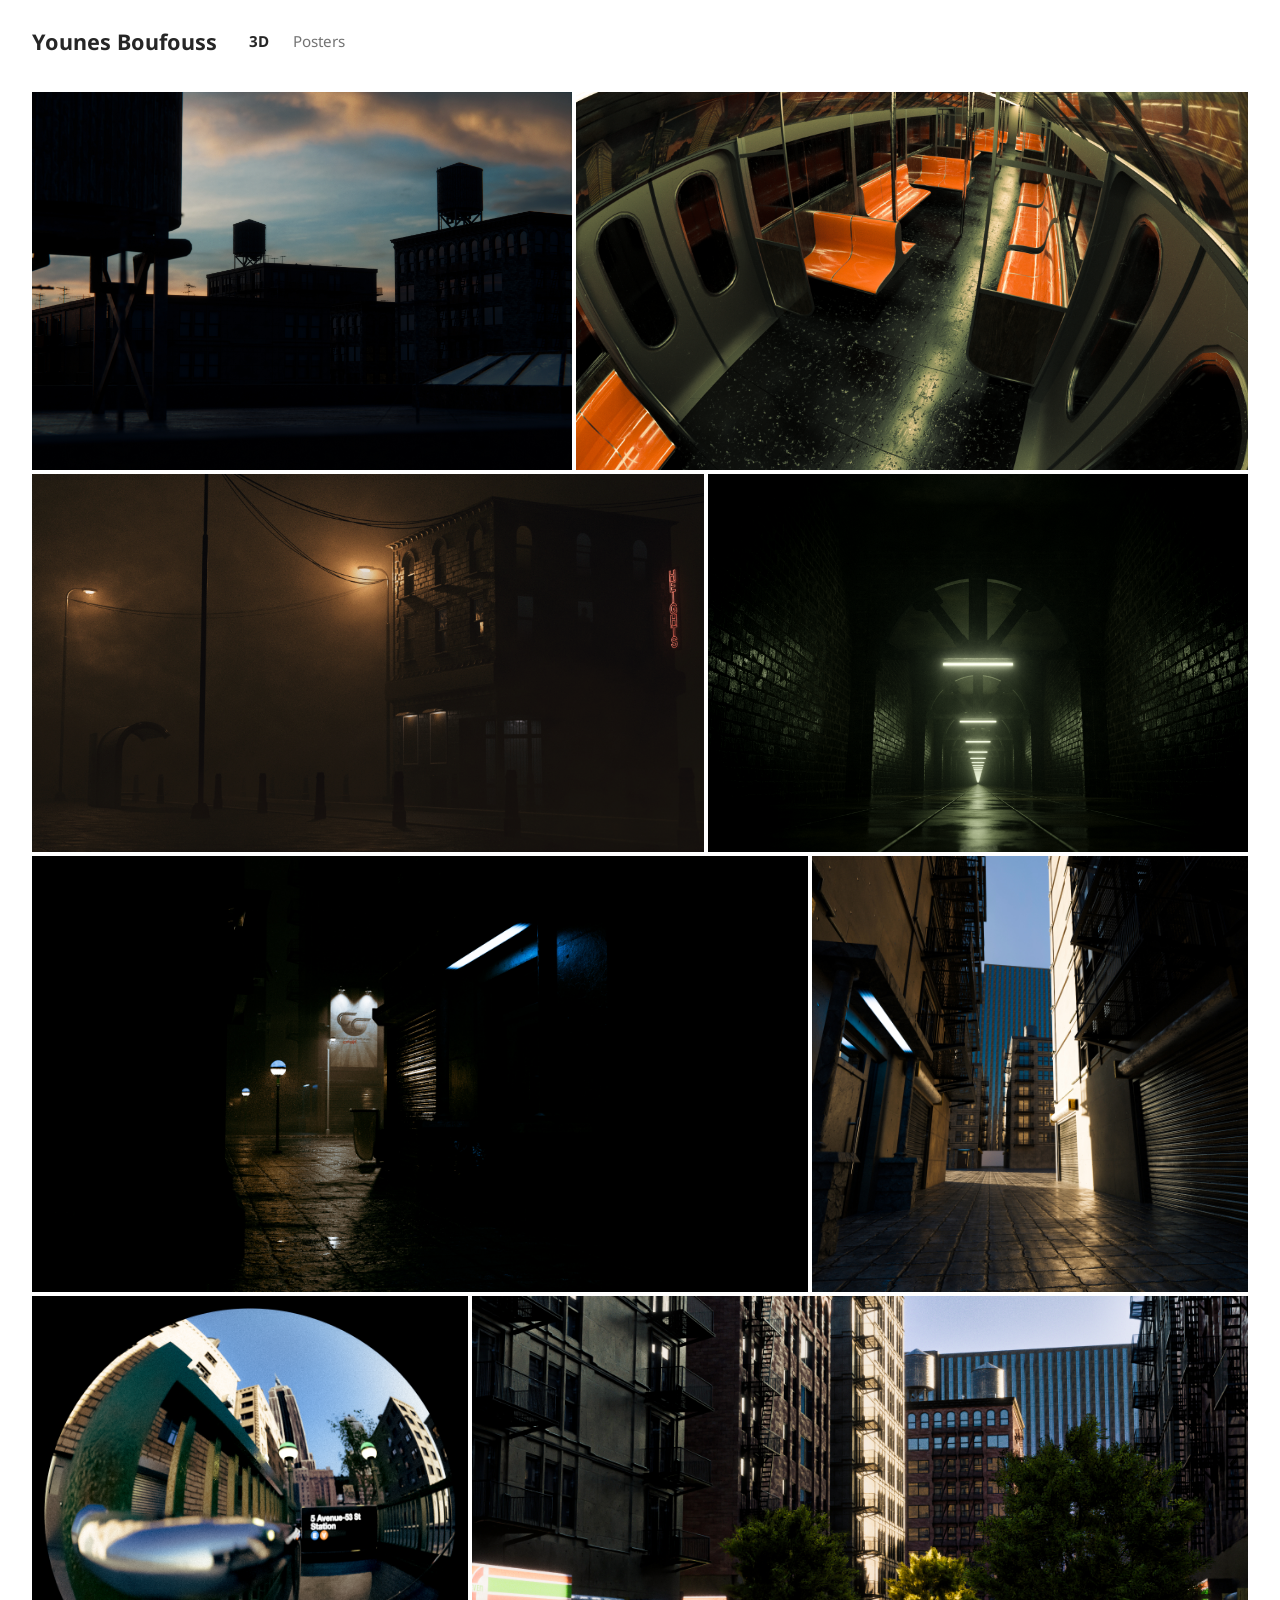
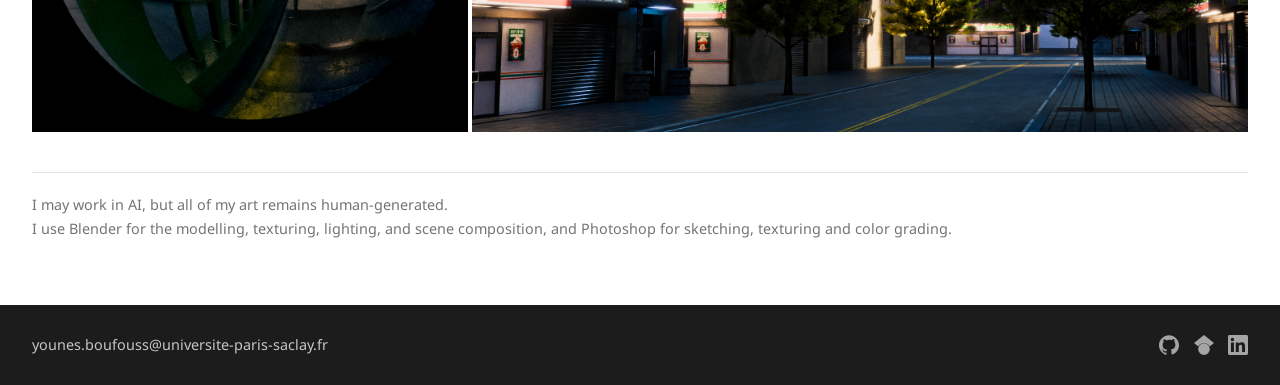
==== art/3d/index.html @ cd6d50d3 "update" ====
<!DOCTYPE html>
<html lang="en">
<head>
<meta charset="utf-8">
<meta name="viewport" content="width=device-width, initial-scale=1">
<title>3D · Younes Boufouss</title>
<link rel="preconnect" href="https://fonts.gstatic.com" crossorigin>
<link rel="stylesheet" href="https://fonts.googleapis.com/css?family=Google+Sans|Noto+Sans|Roboto+Slab:400,700">
<link rel="stylesheet" href="../../style.css">
</head>
<body>

  <header class="gallery-header">
    <a class="site-name" href="../../">Younes Boufouss</a>
    <nav>
      <a href="../3d/" class="active">3D</a>
      <a href="../posters/">Posters</a>
    </nav>
  </header>

  <main class="gallery-page">

    <div class="gallery">
      <a class="tile" href="../../img/3d/1.jpg"><img src="../../img/3d/1.jpg" alt="" width="4096" height="2867" loading="lazy"></a>
      <a class="tile" href="../../img/3d/2.png"><img src="../../img/3d/2.png" alt="" width="1920" height="1080" loading="lazy"></a>
      <br>
      <a class="tile" href="../../img/3d/4.png"><img src="../../img/3d/4.png" alt="" width="1920" height="1080" loading="lazy"></a>
      <a class="tile" href="../../img/3d/5.png"><img src="../../img/3d/5.png" alt="" width="4096" height="2867" loading="lazy"></a>
      <br>
      <a class="tile" href="../../img/3d/3.png"><img src="../../img/3d/3.png" alt="" width="1920" height="1080" loading="lazy"></a>
      <a class="tile" href="../../img/3d/6.jpg"><img src="../../img/3d/6.jpg" alt="" width="2048" height="2048" loading="lazy"></a>
      <br>
      <a class="tile" href="../../img/3d/8.png"><img src="../../img/3d/8.png" alt="" width="2048" height="2048" loading="lazy"></a>
      <a class="tile" href="../../img/3d/7.png"><img src="../../img/3d/7.png" alt="" width="1920" height="1080" loading="lazy"></a>
    </div>

    <div class="gallery-note">
      <p>
        I may work in AI, but all of my art remains human-generated.
        <br>
        I use Blender for the modelling, texturing, lighting, and scene composition, and Photoshop for sketching, texturing and color grading.
      </p>
    </div>

  </main>

<footer class="site-footer">
  <a class="footer-mail" href="mailto:younes.boufouss@universite-paris-saclay.fr">younes.boufouss@universite-paris-saclay.fr</a>
  <div class="social">
    <a class="gh" href="https://github.com/Younes2E" target="_blank" rel="noopener" aria-label="GitHub" title="GitHub">
      <svg viewBox="0 0 24 24" aria-hidden="true"><path d="M12 .297c-6.63 0-12 5.373-12 12 0 5.303 3.438 9.8 8.205 11.385.6.113.82-.258.82-.577 0-.285-.01-1.04-.015-2.04-3.338.724-4.042-1.61-4.042-1.61C4.422 18.07 3.633 17.7 3.633 17.7c-1.087-.744.084-.729.084-.729 1.205.084 1.838 1.236 1.838 1.236 1.07 1.835 2.809 1.305 3.495.998.108-.776.417-1.305.76-1.605-2.665-.305-5.467-1.334-5.467-5.931 0-1.311.469-2.381 1.236-3.221-.124-.303-.535-1.524.117-3.176 0 0 1.008-.322 3.301 1.23A11.509 11.509 0 0112 5.803c1.02.005 2.047.138 3.006.404 2.291-1.552 3.297-1.23 3.297-1.23.653 1.653.242 2.874.118 3.176.77.84 1.235 1.911 1.235 3.221 0 4.609-2.807 5.624-5.479 5.921.43.372.823 1.102.823 2.222 0 1.606-.014 2.898-.014 3.293 0 .322.216.694.825.576C20.565 22.092 24 17.592 24 12.297c0-6.627-5.373-12-12-12"/></svg>
    </a>
    <a class="sc" href="https://scholar.google.com/citations?user=4t0ER_cAAAAJ" target="_blank" rel="noopener" aria-label="Google Scholar" title="Google Scholar">
      <svg viewBox="0 0 24 24" aria-hidden="true"><path d="M5.242 13.769L0 9.5 12 0l12 9.5-5.242 4.269C17.548 11.249 14.978 9.5 12 9.5c-2.977 0-5.548 1.748-6.758 4.269zM12 10a7 7 0 1 0 0 14 7 7 0 0 0 0-14z"/></svg>
    </a>
    <a class="li" href="https://www.linkedin.com/in/younes-boufouss" target="_blank" rel="noopener" aria-label="LinkedIn" title="LinkedIn">
      <svg viewBox="0 0 24 24" aria-hidden="true"><path d="M20.447 20.452h-3.554v-5.569c0-1.328-.027-3.037-1.852-3.037-1.853 0-2.136 1.445-2.136 2.939v5.667H9.351V9h3.414v1.561h.046c.477-.9 1.637-1.85 3.37-1.85 3.601 0 4.267 2.37 4.267 5.455v6.286zM5.337 7.433a2.062 2.062 0 01-2.063-2.065 2.064 2.064 0 112.063 2.065zm1.782 13.019H3.555V9h3.564v11.452zM22.225 0H1.771C.792 0 0 .774 0 1.729v20.542C0 23.227.792 24 1.771 24h20.451C23.2 24 24 23.227 24 22.271V1.729C24 .774 23.2 0 22.225 0z"/></svg>
    </a>
  </div>
</footer>

<script src="../../site.js"></script>
</body>
</html>
---- style.css ----
:root {
  --bg: #ffffff;
  --text: rgba(0, 0, 0, .85);
  --muted: rgba(0, 0, 0, .55);
  --line: #e2e2e2;
  --link: #3273dc;
  --link-hover: #363636;
  --fill: #f0f0f0;
  --fill-hover: #e2e2e2;
  --dark: #1c1c1c;
  --body-font: "Noto Sans", system-ui, -apple-system, "Segoe UI", sans-serif;
  --display: "Google Sans", "Noto Sans", system-ui, -apple-system, "Segoe UI", sans-serif;
  --serif: "Roboto Slab", Georgia, "Times New Roman", serif;
  --pad: 2rem;
  --pad-top: 1.5rem;
  --prose: 72rem;
  --measure: 54rem;
}

html {
  color-scheme: light;
  scroll-behavior: smooth;
}

* {
  box-sizing: border-box;
}

body {
  margin: 0;
  min-height: 100vh;
  display: flex;
  flex-direction: column;
  background: var(--bg);
  color: var(--text);
  font-family: var(--body-font);
  font-size: 16px;
  line-height: 1.65;
  overflow-wrap: break-word;
}

a {
  color: var(--link);
  text-decoration: none;
}

a:hover {
  color: var(--link-hover);
  text-decoration: underline;
}

img {
  max-width: 100%;
  height: auto;
}

.site-bar {
  position: sticky;
  top: 0;
  z-index: 20;
  background: var(--bg);
  display: flex;
  align-items: center;
  flex-wrap: wrap;
  gap: 2rem;
  padding: var(--pad-top) var(--pad);
  border-bottom: 1px solid var(--line);
  margin-bottom: 2rem;
}

.site-name {
  font-family: var(--display);
  font-size: 1.35rem;
  font-weight: 700;
  color: var(--text);
  white-space: nowrap;
}

.site-name:hover {
  color: var(--text);
  text-decoration: none;
}

.site-bar nav,
.gallery-header nav {
  display: flex;
  flex-wrap: wrap;
  gap: 1.5rem;
  font-family: var(--display);
  font-size: .95rem;
}

.site-bar nav a,
.gallery-header nav a {
  color: var(--muted);
  transition: color .15s;
}

.site-bar nav a:hover,
.gallery-header nav a:hover {
  color: var(--text);
  text-decoration: none;
}

.site-bar nav a.active,
.gallery-header nav a.active {
  color: var(--text);
  font-weight: 700;
}

.has-sub {
  position: relative;
  display: flex;
  align-items: baseline;
}

.has-sub > a {
  position: relative;
  z-index: 1;
  background: var(--bg);
  padding-right: .9rem;
}

.sub {
  position: absolute;
  left: 100%;
  top: 0;
  bottom: 0;
  display: flex;
  align-items: center;
  gap: .75rem;
  font-size: .85rem;
  white-space: nowrap;
  opacity: 0;
  transform: translateX(-1.5rem);
  pointer-events: none;
  transition: opacity .25s ease, transform .25s ease;
}

.has-sub:hover .sub,
.has-sub:focus-within .sub {
  opacity: 1;
  transform: translateX(0);
  pointer-events: auto;
}

.sub a {
  color: var(--muted);
}

.sub a:hover {
  color: var(--text);
}

@media (hover: none), (max-width: 560px) {
  .sub {
    display: none;
  }
}

.social {
  display: flex;
  gap: .9rem;
}

.social a {
  display: inline-flex;
  color: var(--muted);
  transition: color .15s, transform .15s;
}

.social a:hover {
  transform: translateY(-2px);
}

.social svg {
  display: block;
  width: 20px;
  height: 20px;
  fill: currentColor;
}

.social .gh:hover { color: #181717; }
.social .sc:hover { color: #4285f4; }
.social .li:hover { color: #0a66c2; }

.page {
  width: 100%;
  max-width: var(--prose);
  margin: 0 auto;
  padding: 0 var(--pad) 5rem;
}

section[id] {
  scroll-margin-top: 5.5rem;
}

p {
  max-width: var(--measure);
  margin: 0 0 1rem;
}

.small {
  font-size: .9rem;
}

h2 {
  margin: 2.5rem 0 .75rem;
  font-family: var(--display);
  font-size: 1.05rem;
  font-weight: 600;
}

h2.section-title {
  margin: 3.5rem 0 1.25rem;
  padding-top: 1.5rem;
  border-top: 1px solid var(--line);
  font-size: 1.7rem;
  font-weight: 700;
}

.page > .section-title:first-child,
.page > :first-child > .section-title:first-child {
  margin-top: 0;
  padding-top: 0;
  border-top: none;
}

.entry {
  display: flex;
  align-items: flex-start;
  gap: 1.4rem;
  margin-bottom: 1.75rem;
}

.entry-teaser {
  flex: 0 0 auto;
  width: 360px;
  aspect-ratio: 16 / 10;
  object-fit: contain;
}

img.entry-teaser {
  cursor: zoom-in;
}

div.entry-teaser {
  background: var(--fill) url("data:image/svg+xml,%3Csvg xmlns='http://www.w3.org/2000/svg' viewBox='0 0 32 20' fill='%23c4c4c4'%3E%3Cpath d='M4 15l6-6 4 4 6-7 8 9z'/%3E%3Ccircle cx='11' cy='7' r='2'/%3E%3C/svg%3E") center / 45% no-repeat;
}

.entry-body {
  flex: 1 1 auto;
  min-width: 0;
}

.entry-body > :first-child {
  margin-top: 0;
}

.entry .title,
.entry .authors,
.entry .venue,
.entry .meta {
  display: block;
}

.entry .title {
  font-family: var(--display);
  font-size: 1.25rem;
  font-weight: 700;
}

.entry .authors {
  font-family: var(--serif);
}

.entry .authors a {
  color: inherit;
  text-decoration: none;
}

.entry .authors a:hover {
  color: var(--link);
  text-decoration: underline;
}

.entry .venue,
.entry .meta {
  color: var(--muted);
}

.entry .links {
  display: flex;
  flex-wrap: wrap;
  gap: .5rem;
  margin-top: .6rem;
}

.entry .links a {
  padding: .35rem .9rem;
  border-radius: 999px;
  background: var(--fill);
  color: var(--text);
  font-size: .8rem;
  font-weight: 600;
  transition: background .15s;
}

.entry .links a:hover {
  background: var(--fill-hover);
  text-decoration: none;
}

.gallery-header {
  display: flex;
  align-items: center;
  gap: 2rem;
  padding: var(--pad-top) var(--pad) 0;
}

.gallery-page {
  padding: var(--pad) var(--pad) 4rem;
}

.gallery {
  --gap: 4px;
  --across: 2.5;
  display: flex;
  flex-direction: column;
  gap: var(--gap);
}

.gallery--tall {
  --across: 4;
}

.gallery-row {
  display: flex;
  gap: var(--gap);
}

.tile {
  position: relative;
  display: block;
  overflow: hidden;
  background: var(--fill);
  cursor: pointer;
}

.gallery-row .tile {
  flex-shrink: 1;
  flex-basis: 0;
  min-width: 0;
}

.gallery br,
.gallery .row-break {
  display: none;
}

.gallery:not(.is-justified) .tile {
  width: 100%;
  aspect-ratio: 16 / 9;
}

.tile img {
  display: block;
  width: 100%;
  height: 100%;
  object-fit: cover;
}

.tile::after {
  content: attr(data-title);
  position: absolute;
  inset: 0;
  display: flex;
  align-items: center;
  justify-content: center;
  padding: 1rem;
  text-align: center;
  font-family: var(--display);
  font-size: 1rem;
  font-weight: 700;
  color: #fff;
  background: rgba(0, 0, 0, .45);
  opacity: 0;
  transition: opacity .25s ease;
}

.tile:hover::after,
.tile:focus-visible::after {
  opacity: 1;
}

.gallery-note {
  margin-top: 2.5rem;
  padding-top: 1.25rem;
  border-top: 1px solid var(--line);
}

.gallery-note p {
  max-width: none;
  margin: 0;
  font-size: .9rem;
  color: var(--muted);
}

.viewer {
  position: fixed;
  inset: 0;
  z-index: 1000;
  display: none;
  background: var(--dark);
}

.viewer.open {
  display: block;
}

.viewer-bar {
  position: absolute;
  top: 0;
  left: 0;
  right: 0;
  z-index: 2;
  display: flex;
  align-items: center;
  gap: 1rem;
  padding: var(--pad-top) var(--pad) 0;
  mix-blend-mode: difference;
  pointer-events: none;
}

.viewer-name {
  font-family: var(--display);
  font-size: 1.35rem;
  font-weight: 700;
  color: #fff;
  white-space: nowrap;
}

.viewer-close {
  margin-left: auto;
  padding: 0;
  background: none;
  border: none;
  color: #fff;
  font-size: 1.4rem;
  line-height: 1;
  cursor: pointer;
  opacity: .8;
  transition: opacity .15s;
  pointer-events: auto;
}

.viewer-close:hover {
  opacity: 1;
}

.viewer-stage {
  position: absolute;
  inset: 0;
  display: flex;
  align-items: center;
  justify-content: center;
  padding: calc(var(--pad-top) + 1.35rem * 1.65 + .75rem) 3.5rem 1.5rem;
  overflow: hidden;
}

.viewer-stage.zoomed {
  cursor: grab;
}

.viewer-stage.dragging {
  cursor: grabbing;
}

.viewer-stage img {
  max-width: 100%;
  max-height: 100%;
  object-fit: contain;
  opacity: 0;
  transition: opacity .5s ease;
  user-select: none;
  will-change: transform;
}

.viewer-stage img.figure {
  background: #fff;
  padding: 1.5rem;
}

.viewer-stage img.ready {
  opacity: 1;
}

.viewer-controls {
  display: contents;
}

.viewer-controls button {
  position: absolute;
  top: 50%;
  z-index: 1;
  transform: translateY(-50%);
  background: none;
  border: none;
  padding: 1rem .75rem;
  font-size: 2.5rem;
  line-height: 1;
  color: #fff;
  cursor: pointer;
  opacity: .8;
  mix-blend-mode: difference;
  transition: opacity .15s;
}

.viewer-prev {
  left: 0;
}

.viewer-next {
  right: 0;
}

.viewer-controls button:hover {
  opacity: 1;
}

.site-footer {
  margin-top: auto;
  display: flex;
  flex-wrap: wrap;
  align-items: center;
  justify-content: space-between;
  gap: 1rem 2rem;
  padding: 1.75rem var(--pad);
  background: var(--dark);
  font-family: var(--display);
  font-size: .9rem;
}

.footer-mail {
  color: rgba(255, 255, 255, .75);
}

.footer-mail:hover {
  color: #fff;
}

.site-footer .social a {
  color: rgba(255, 255, 255, .6);
}

.site-footer .social .gh:hover {
  color: #fff;
}

@media (max-width: 560px) {
  :root {
    --pad: 1.25rem;
  }
  .site-bar {
    gap: 1rem;
  }
  .site-bar nav,
.gallery-header nav {
    gap: 1rem;
    font-size: .85rem;
  }
  h2.section-title {
    font-size: 1.5rem;
  }
  .entry {
    flex-direction: column;
  }
  .entry-teaser {
    width: 100%;
    max-width: 300px;
  }
}

@media (hover: none) {
  .tile::after {
    display: none;
  }
}
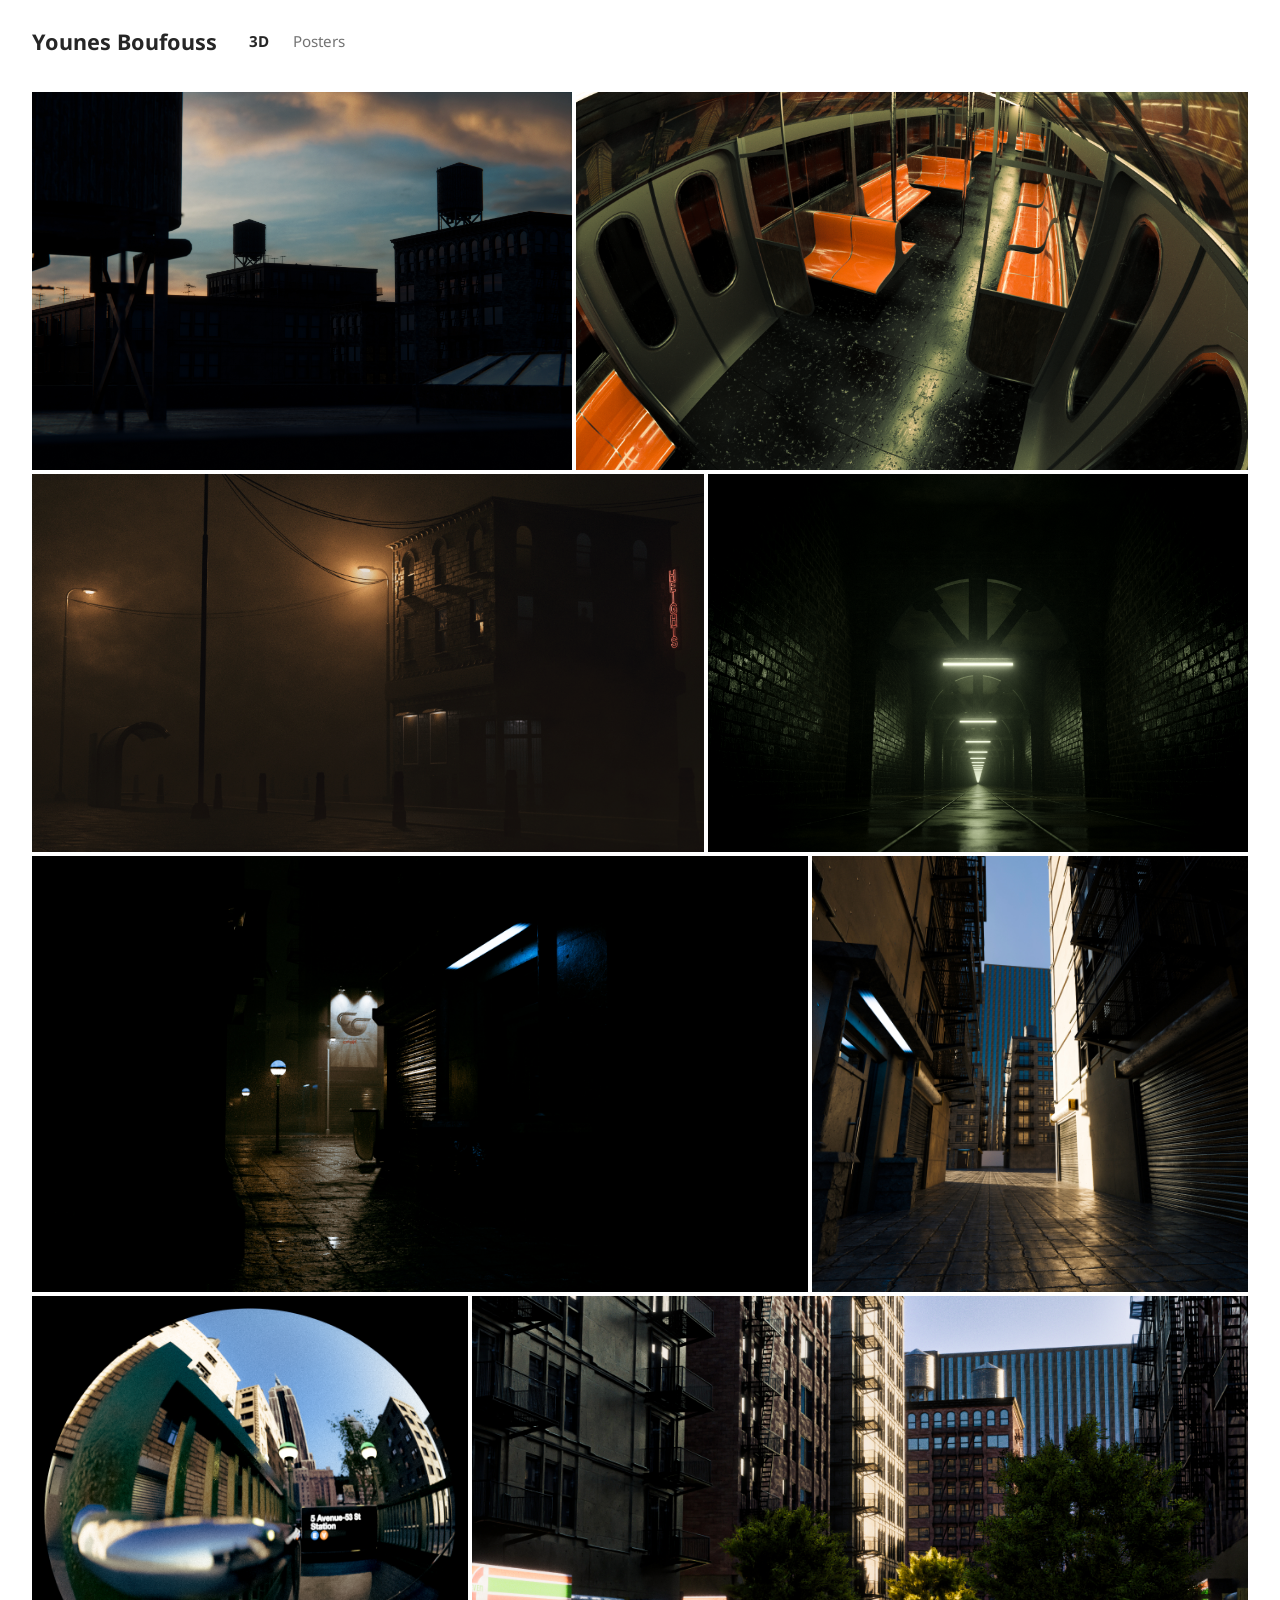
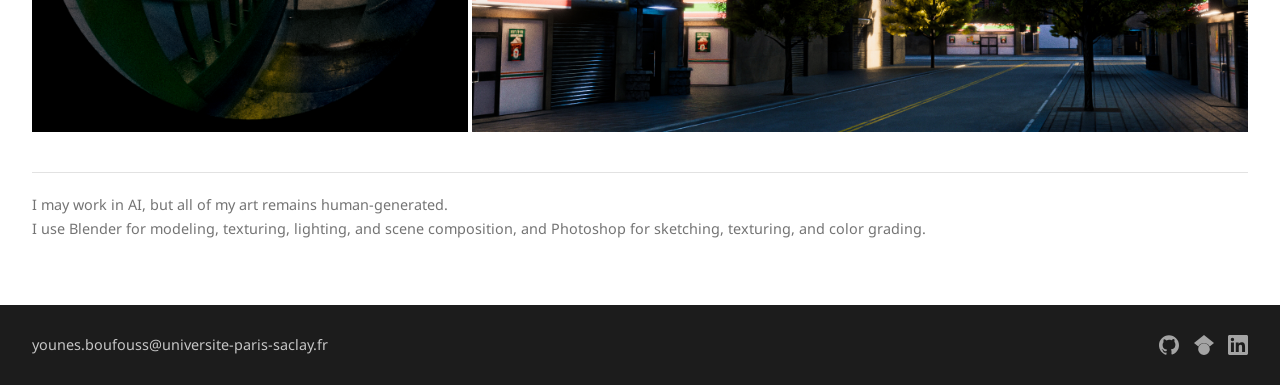
==== commit 832a59b0: "update" ====
--- a/art/3d/index.html
+++ b/art/3d/index.html
@@ -10,39 +10,39 @@
 </head>
 <body>
 
-  <header class="gallery-header">
-    <a class="site-name" href="../../">Younes Boufouss</a>
-    <nav>
-      <a href="../3d/" class="active">3D</a>
-      <a href="../posters/">Posters</a>
-    </nav>
-  </header>
+<header class="gallery-header">
+  <a class="site-name" href="../../">Younes Boufouss</a>
+  <nav>
+    <a href="../3d/" class="active">3D</a>
+    <a href="../posters/">Posters</a>
+  </nav>
+</header>
 
-  <main class="gallery-page">
+<main class="gallery-page">
 
-    <div class="gallery">
-      <a class="tile" href="../../img/3d/1.jpg"><img src="../../img/3d/1.jpg" alt="" width="4096" height="2867" loading="lazy"></a>
-      <a class="tile" href="../../img/3d/2.png"><img src="../../img/3d/2.png" alt="" width="1920" height="1080" loading="lazy"></a>
+  <div class="gallery">
+    <a class="tile" href="../../img/3d/1.jpg"><img src="../../img/3d/1.jpg" alt="" width="4096" height="2867" loading="lazy"></a>
+    <a class="tile" href="../../img/3d/2.png"><img src="../../img/3d/2.png" alt="" width="1920" height="1080" loading="lazy"></a>
+    <br>
+    <a class="tile" href="../../img/3d/4.png"><img src="../../img/3d/4.png" alt="" width="1920" height="1080" loading="lazy"></a>
+    <a class="tile" href="../../img/3d/5.png"><img src="../../img/3d/5.png" alt="" width="4096" height="2867" loading="lazy"></a>
+    <br>
+    <a class="tile" href="../../img/3d/3.png"><img src="../../img/3d/3.png" alt="" width="1920" height="1080" loading="lazy"></a>
+    <a class="tile" href="../../img/3d/6.jpg"><img src="../../img/3d/6.jpg" alt="" width="2048" height="2048" loading="lazy"></a>
+    <br>
+    <a class="tile" href="../../img/3d/8.png"><img src="../../img/3d/8.png" alt="" width="2048" height="2048" loading="lazy"></a>
+    <a class="tile" href="../../img/3d/7.png"><img src="../../img/3d/7.png" alt="" width="1920" height="1080" loading="lazy"></a>
+  </div>
+
+  <div class="gallery-note">
+    <p>
+      I may work in AI, but all of my art remains human-generated.
       <br>
-      <a class="tile" href="../../img/3d/4.png"><img src="../../img/3d/4.png" alt="" width="1920" height="1080" loading="lazy"></a>
-      <a class="tile" href="../../img/3d/5.png"><img src="../../img/3d/5.png" alt="" width="4096" height="2867" loading="lazy"></a>
-      <br>
-      <a class="tile" href="../../img/3d/3.png"><img src="../../img/3d/3.png" alt="" width="1920" height="1080" loading="lazy"></a>
-      <a class="tile" href="../../img/3d/6.jpg"><img src="../../img/3d/6.jpg" alt="" width="2048" height="2048" loading="lazy"></a>
-      <br>
-      <a class="tile" href="../../img/3d/8.png"><img src="../../img/3d/8.png" alt="" width="2048" height="2048" loading="lazy"></a>
-      <a class="tile" href="../../img/3d/7.png"><img src="../../img/3d/7.png" alt="" width="1920" height="1080" loading="lazy"></a>
-    </div>
+      I use Blender for modeling, texturing, lighting, and scene composition, and Photoshop for sketching, texturing, and color grading.
+    </p>
+  </div>
 
-    <div class="gallery-note">
-      <p>
-        I may work in AI, but all of my art remains human-generated.
-        <br>
-        I use Blender for the modelling, texturing, lighting, and scene composition, and Photoshop for sketching, texturing and color grading.
-      </p>
-    </div>
-
-  </main>
+</main>
 
 <footer class="site-footer">
   <a class="footer-mail" href="mailto:younes.boufouss@universite-paris-saclay.fr">younes.boufouss@universite-paris-saclay.fr</a>
--- a/style.css
+++ b/style.css
@@ -11,6 +11,7 @@
   --body-font: "Noto Sans", system-ui, -apple-system, "Segoe UI", sans-serif;
   --display: "Google Sans", "Noto Sans", system-ui, -apple-system, "Segoe UI", sans-serif;
   --serif: "Roboto Slab", Georgia, "Times New Roman", serif;
+  --name-size: 1.35rem;
   --pad: 2rem;
   --pad-top: 1.5rem;
   --prose: 72rem;
@@ -68,14 +69,15 @@
   margin-bottom: 2rem;
 }
 
-.site-name {
+.site-name,
+.viewer-name {
   font-family: var(--display);
-  font-size: 1.35rem;
+  font-size: var(--name-size);
   font-weight: 700;
-  color: var(--text);
   white-space: nowrap;
 }
 
+.site-name,
 .site-name:hover {
   color: var(--text);
   text-decoration: none;
@@ -152,38 +154,6 @@
   color: var(--text);
 }
 
-@media (hover: none), (max-width: 560px) {
-  .sub {
-    display: none;
-  }
-}
-
-.social {
-  display: flex;
-  gap: .9rem;
-}
-
-.social a {
-  display: inline-flex;
-  color: var(--muted);
-  transition: color .15s, transform .15s;
-}
-
-.social a:hover {
-  transform: translateY(-2px);
-}
-
-.social svg {
-  display: block;
-  width: 20px;
-  height: 20px;
-  fill: currentColor;
-}
-
-.social .gh:hover { color: #181717; }
-.social .sc:hover { color: #4285f4; }
-.social .li:hover { color: #0a66c2; }
-
 .page {
   width: 100%;
   max-width: var(--prose);
@@ -204,26 +174,13 @@
   font-size: .9rem;
 }
 
-h2 {
-  margin: 2.5rem 0 .75rem;
-  font-family: var(--display);
-  font-size: 1.05rem;
-  font-weight: 600;
-}
-
-h2.section-title {
+.section-title {
   margin: 3.5rem 0 1.25rem;
   padding-top: 1.5rem;
   border-top: 1px solid var(--line);
+  font-family: var(--display);
   font-size: 1.7rem;
   font-weight: 700;
-}
-
-.page > .section-title:first-child,
-.page > :first-child > .section-title:first-child {
-  margin-top: 0;
-  padding-top: 0;
-  border-top: none;
 }
 
 .entry {
@@ -251,10 +208,6 @@
 .entry-body {
   flex: 1 1 auto;
   min-width: 0;
-}
-
-.entry-body > :first-child {
-  margin-top: 0;
 }
 
 .entry .title,
@@ -339,23 +292,21 @@
   gap: var(--gap);
 }
 
+.gallery br {
+  display: none;
+}
+
 .tile {
   position: relative;
   display: block;
   overflow: hidden;
   background: var(--fill);
-  cursor: pointer;
 }
 
 .gallery-row .tile {
   flex-shrink: 1;
   flex-basis: 0;
   min-width: 0;
-}
-
-.gallery br,
-.gallery .row-break {
-  display: none;
 }
 
 .gallery:not(.is-justified) .tile {
@@ -433,11 +384,7 @@
 }
 
 .viewer-name {
-  font-family: var(--display);
-  font-size: 1.35rem;
-  font-weight: 700;
   color: #fff;
-  white-space: nowrap;
 }
 
 .viewer-close {
@@ -464,7 +411,7 @@
   display: flex;
   align-items: center;
   justify-content: center;
-  padding: calc(var(--pad-top) + 1.35rem * 1.65 + .75rem) 3.5rem 1.5rem;
+  padding: calc(var(--pad-top) + var(--name-size) * 1.65 + .75rem) 3.5rem 1.5rem;
   overflow: hidden;
 }
 
@@ -483,7 +430,6 @@
   opacity: 0;
   transition: opacity .5s ease;
   user-select: none;
-  will-change: transform;
 }
 
 .viewer-stage img.figure {
@@ -491,15 +437,16 @@
   padding: 1.5rem;
 }
 
+.viewer-stage img.pixelated {
+  image-rendering: pixelated;
+}
+
 .viewer-stage img.ready {
   opacity: 1;
 }
 
-.viewer-controls {
-  display: contents;
-}
-
-.viewer-controls button {
+.viewer-prev,
+.viewer-next {
   position: absolute;
   top: 50%;
   z-index: 1;
@@ -524,7 +471,8 @@
   right: 0;
 }
 
-.viewer-controls button:hover {
+.viewer-prev:hover,
+.viewer-next:hover {
   opacity: 1;
 }
 
@@ -549,38 +497,67 @@
   color: #fff;
 }
 
-.site-footer .social a {
+.social {
+  display: flex;
+  gap: .9rem;
+}
+
+.social a {
+  display: inline-flex;
   color: rgba(255, 255, 255, .6);
-}
-
-.site-footer .social .gh:hover {
-  color: #fff;
-}
+  transition: color .15s, transform .15s;
+}
+
+.social a:hover {
+  transform: translateY(-2px);
+}
+
+.social svg {
+  display: block;
+  width: 20px;
+  height: 20px;
+  fill: currentColor;
+}
+
+.social .gh:hover { color: #fff; }
+.social .sc:hover { color: #4285f4; }
+.social .li:hover { color: #0a66c2; }
 
 @media (max-width: 560px) {
   :root {
     --pad: 1.25rem;
   }
+
   .site-bar {
     gap: 1rem;
   }
+
   .site-bar nav,
-.gallery-header nav {
+  .gallery-header nav {
     gap: 1rem;
     font-size: .85rem;
   }
-  h2.section-title {
+
+  .section-title {
     font-size: 1.5rem;
   }
+
   .entry {
     flex-direction: column;
   }
+
   .entry-teaser {
     width: 100%;
     max-width: 300px;
   }
 }
 
+@media (hover: none), (max-width: 560px) {
+  .sub {
+    display: none;
+  }
+}
+
 @media (hover: none) {
   .tile::after {
     display: none;
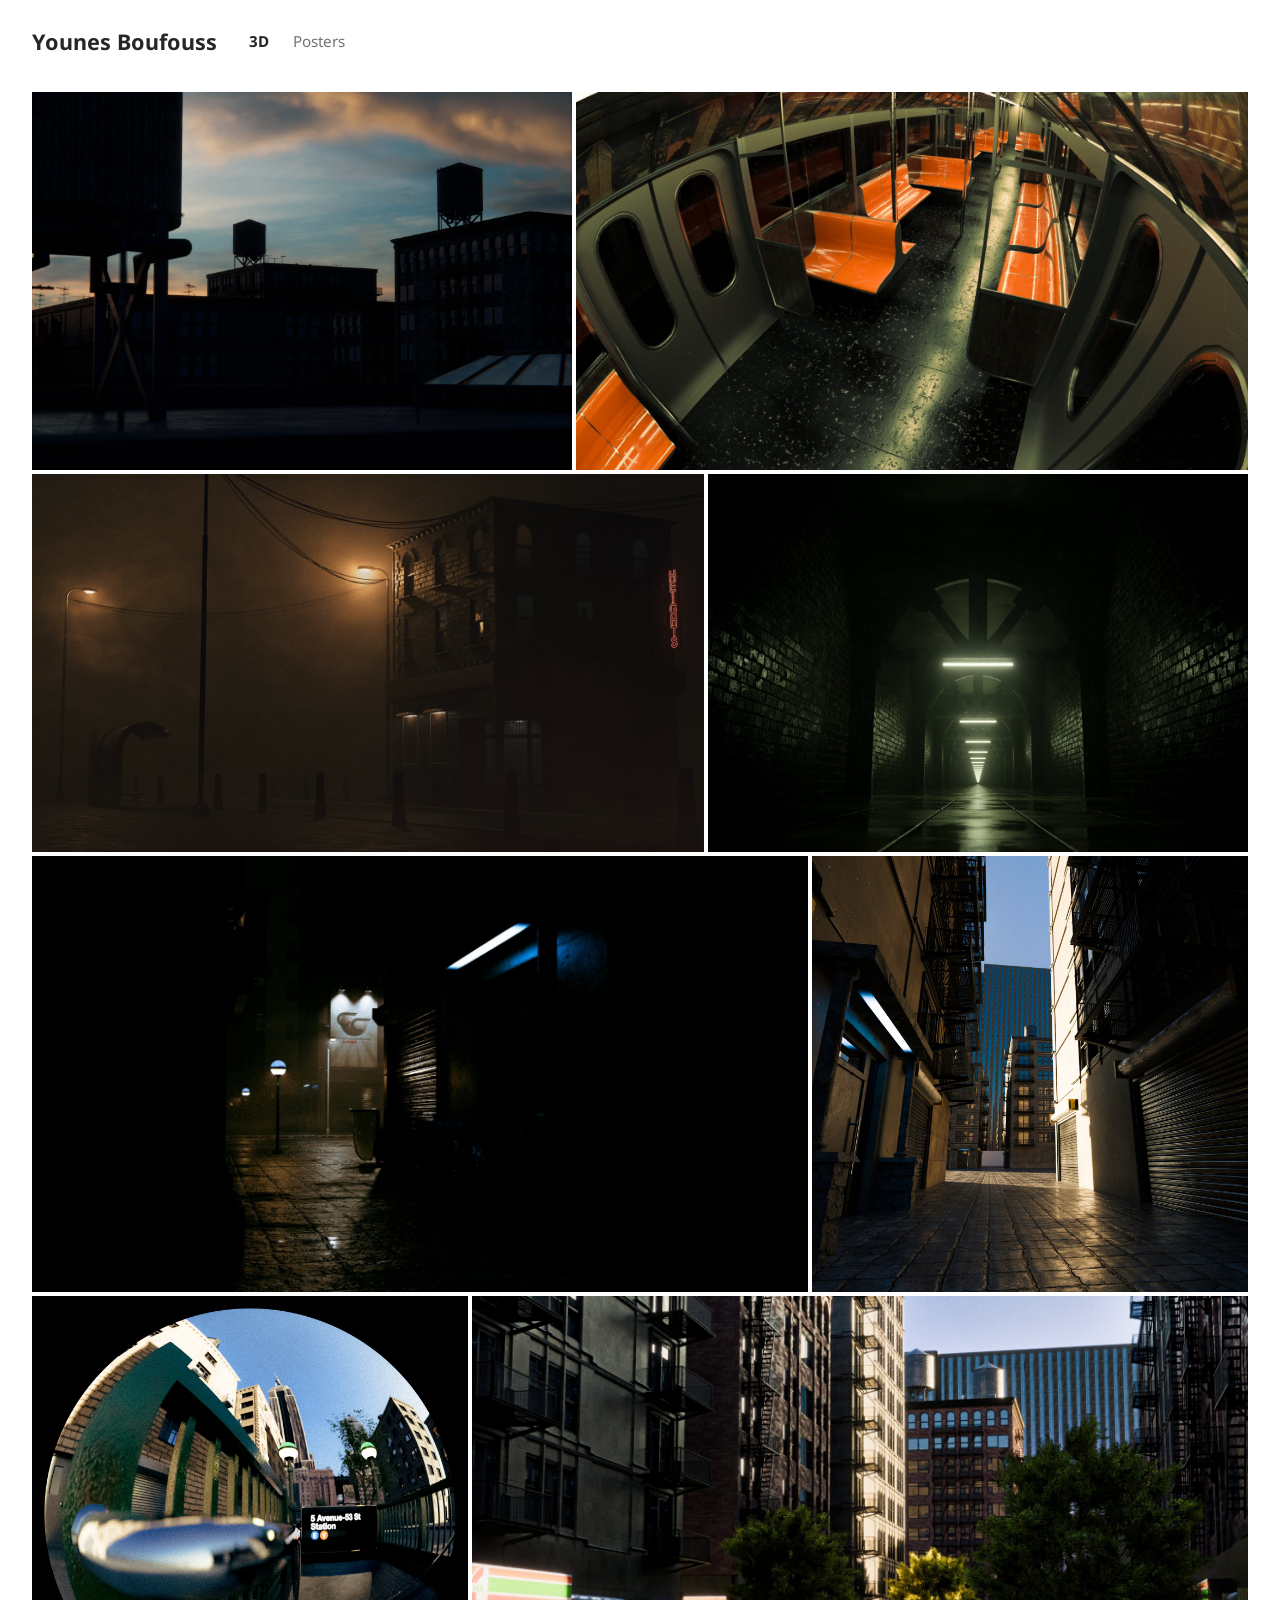
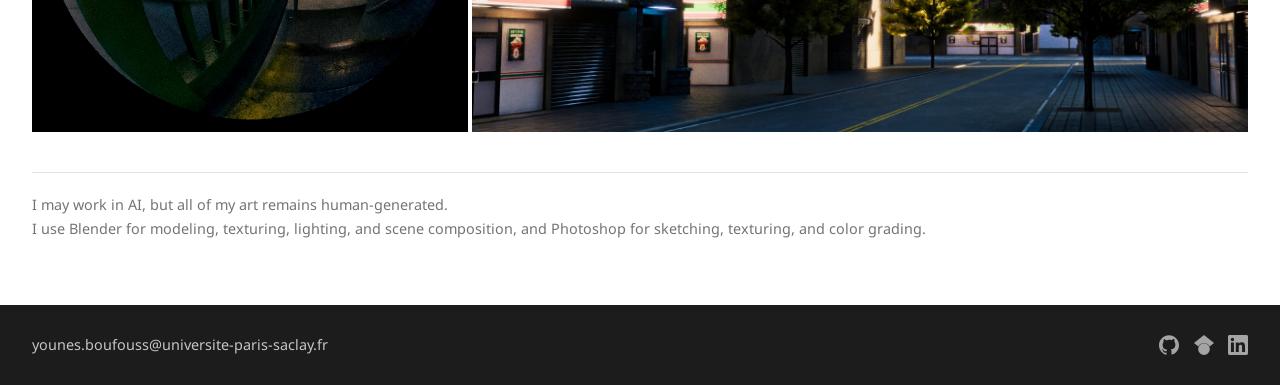
==== commit a3f567b6: "update" ====
--- a/art/3d/index.html
+++ b/art/3d/index.html
@@ -21,17 +21,17 @@
 <main class="gallery-page">
 
   <div class="gallery">
-    <a class="tile" href="../../img/3d/1.jpg"><img src="../../img/3d/1.jpg" alt="" width="4096" height="2867" loading="lazy"></a>
-    <a class="tile" href="../../img/3d/2.png"><img src="../../img/3d/2.png" alt="" width="1920" height="1080" loading="lazy"></a>
+    <a class="tile" href="../../img/3d/1.jpg"><img src="../../img/3d/preview/1.jpg" alt="" width="4096" height="2867" loading="lazy"></a>
+    <a class="tile" href="../../img/3d/2.png"><img src="../../img/3d/preview/2.jpg" alt="" width="1920" height="1080" loading="lazy"></a>
     <br>
-    <a class="tile" href="../../img/3d/4.png"><img src="../../img/3d/4.png" alt="" width="1920" height="1080" loading="lazy"></a>
-    <a class="tile" href="../../img/3d/5.png"><img src="../../img/3d/5.png" alt="" width="4096" height="2867" loading="lazy"></a>
+    <a class="tile" href="../../img/3d/4.png"><img src="../../img/3d/preview/4.jpg" alt="" width="1920" height="1080" loading="lazy"></a>
+    <a class="tile" href="../../img/3d/5.png"><img src="../../img/3d/preview/5.jpg" alt="" width="4096" height="2867" loading="lazy"></a>
     <br>
-    <a class="tile" href="../../img/3d/3.png"><img src="../../img/3d/3.png" alt="" width="1920" height="1080" loading="lazy"></a>
-    <a class="tile" href="../../img/3d/6.jpg"><img src="../../img/3d/6.jpg" alt="" width="2048" height="2048" loading="lazy"></a>
+    <a class="tile" href="../../img/3d/3.png"><img src="../../img/3d/preview/3.jpg" alt="" width="1920" height="1080" loading="lazy"></a>
+    <a class="tile" href="../../img/3d/6.jpg"><img src="../../img/3d/preview/6.jpg" alt="" width="2048" height="2048" loading="lazy"></a>
     <br>
-    <a class="tile" href="../../img/3d/8.png"><img src="../../img/3d/8.png" alt="" width="2048" height="2048" loading="lazy"></a>
-    <a class="tile" href="../../img/3d/7.png"><img src="../../img/3d/7.png" alt="" width="1920" height="1080" loading="lazy"></a>
+    <a class="tile" href="../../img/3d/8.png"><img src="../../img/3d/preview/8.jpg" alt="" width="2048" height="2048" loading="lazy"></a>
+    <a class="tile" href="../../img/3d/7.png"><img src="../../img/3d/preview/7.jpg" alt="" width="1920" height="1080" loading="lazy"></a>
   </div>
 
   <div class="gallery-note">
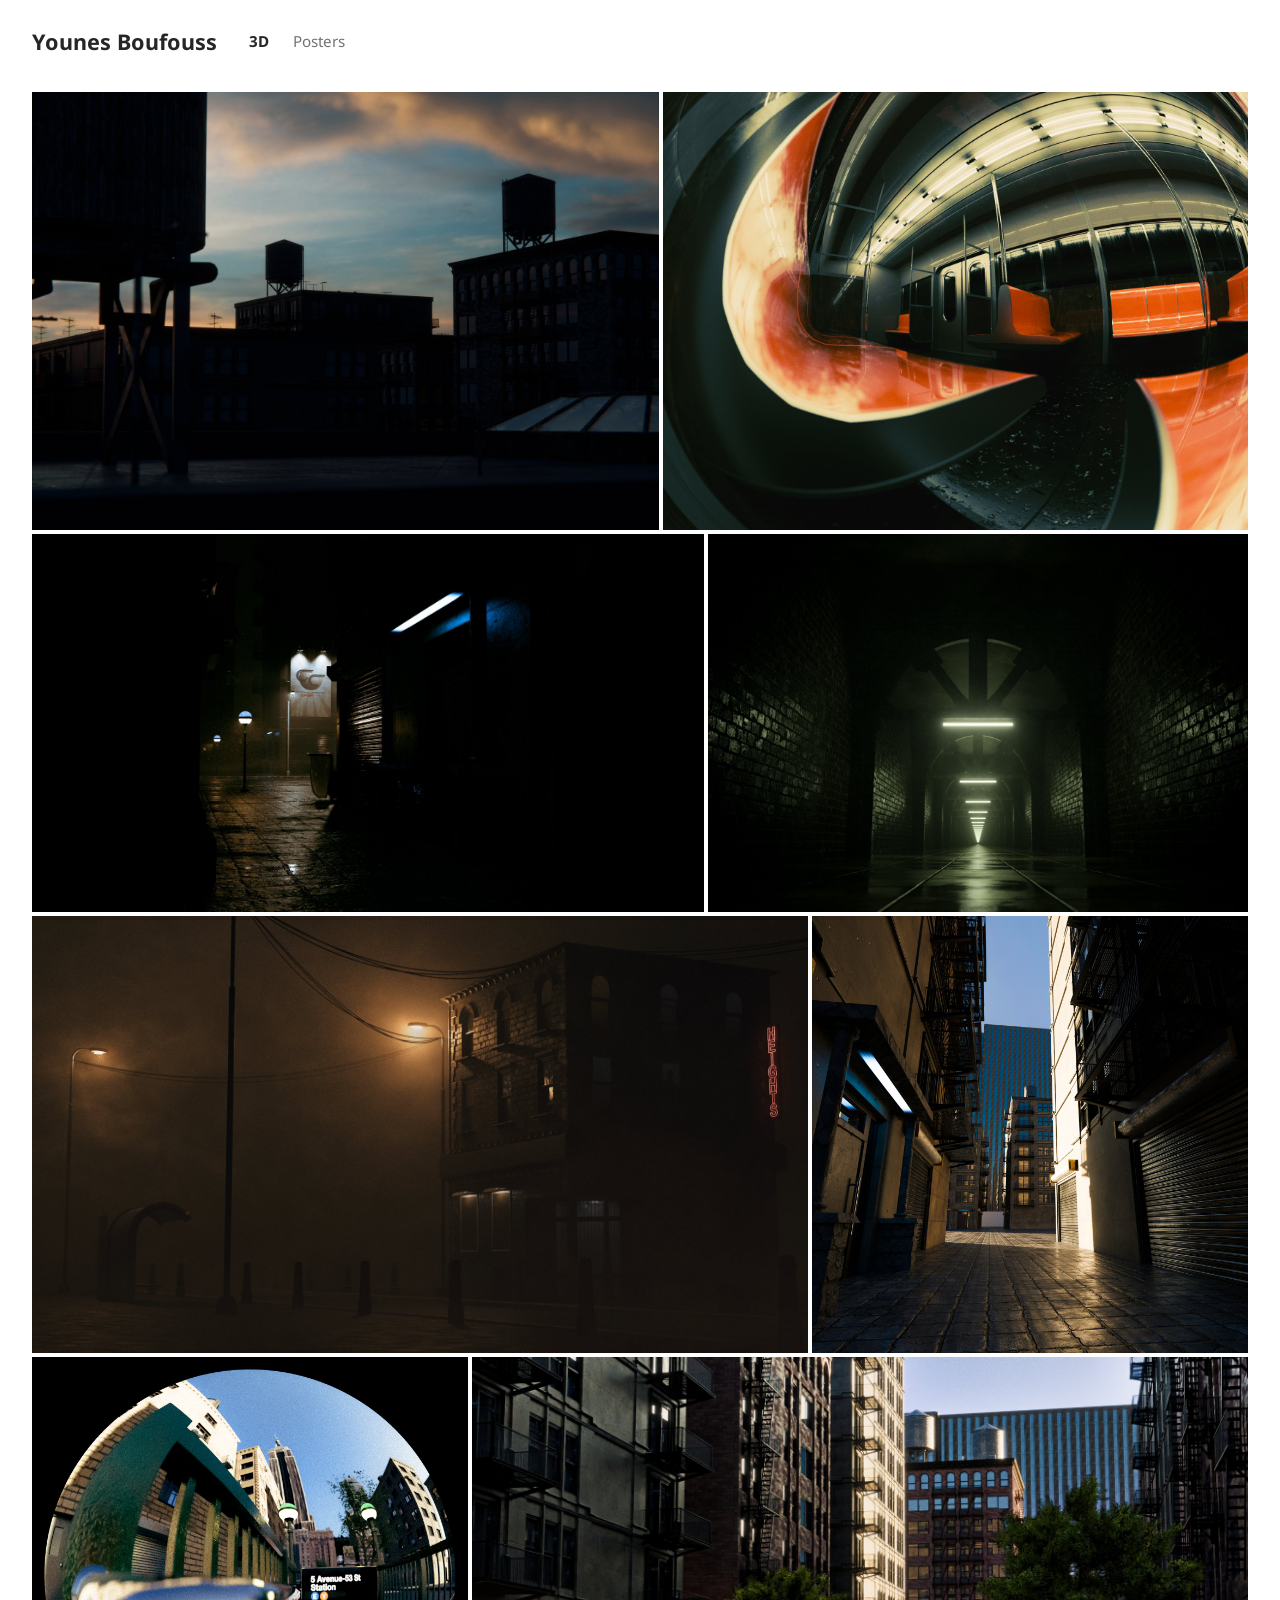
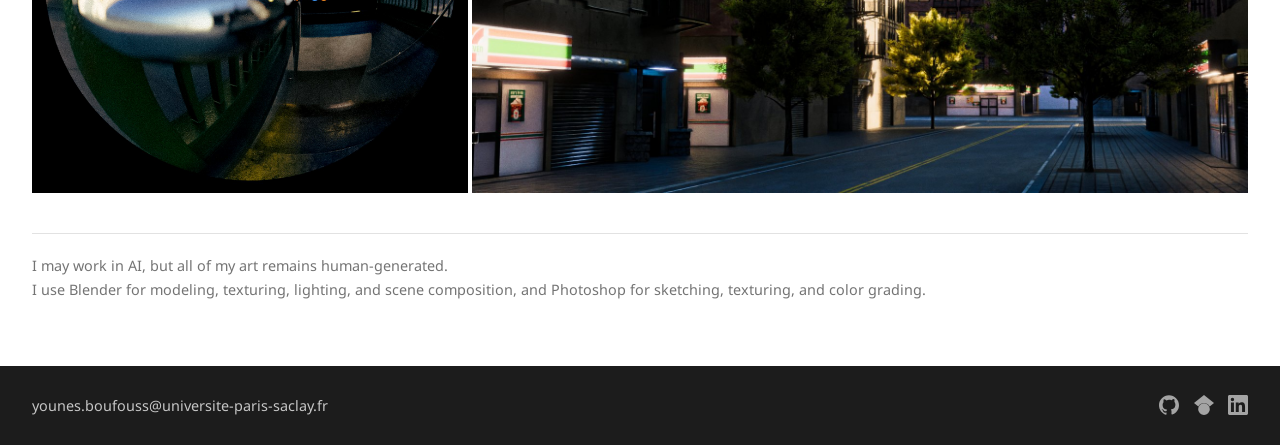
==== commit b5944d54: "update" ====
--- a/art/3d/index.html
+++ b/art/3d/index.html
@@ -22,12 +22,12 @@
 
   <div class="gallery">
     <a class="tile" href="../../img/3d/1.jpg"><img src="../../img/3d/preview/1.jpg" alt="" width="4096" height="2867" loading="lazy"></a>
-    <a class="tile" href="../../img/3d/2.png"><img src="../../img/3d/preview/2.jpg" alt="" width="1920" height="1080" loading="lazy"></a>
+    <a class="tile" href="../../img/3d/2.png"><img src="../../img/3d/preview/2.jpg" alt="" width="2048" height="1536" loading="lazy"></a>
+    <br>
+    <a class="tile" href="../../img/3d/3.png"><img src="../../img/3d/preview/3.jpg" alt="" width="1920" height="1080" loading="lazy"></a>
+    <a class="tile" href="../../img/3d/5.png"><img src="../../img/3d/preview/5.jpg" alt="" width="4096" height="2867" loading="lazy"></a>
     <br>
     <a class="tile" href="../../img/3d/4.png"><img src="../../img/3d/preview/4.jpg" alt="" width="1920" height="1080" loading="lazy"></a>
-    <a class="tile" href="../../img/3d/5.png"><img src="../../img/3d/preview/5.jpg" alt="" width="4096" height="2867" loading="lazy"></a>
-    <br>
-    <a class="tile" href="../../img/3d/3.png"><img src="../../img/3d/preview/3.jpg" alt="" width="1920" height="1080" loading="lazy"></a>
     <a class="tile" href="../../img/3d/6.jpg"><img src="../../img/3d/preview/6.jpg" alt="" width="2048" height="2048" loading="lazy"></a>
     <br>
     <a class="tile" href="../../img/3d/8.png"><img src="../../img/3d/preview/8.jpg" alt="" width="2048" height="2048" loading="lazy"></a>
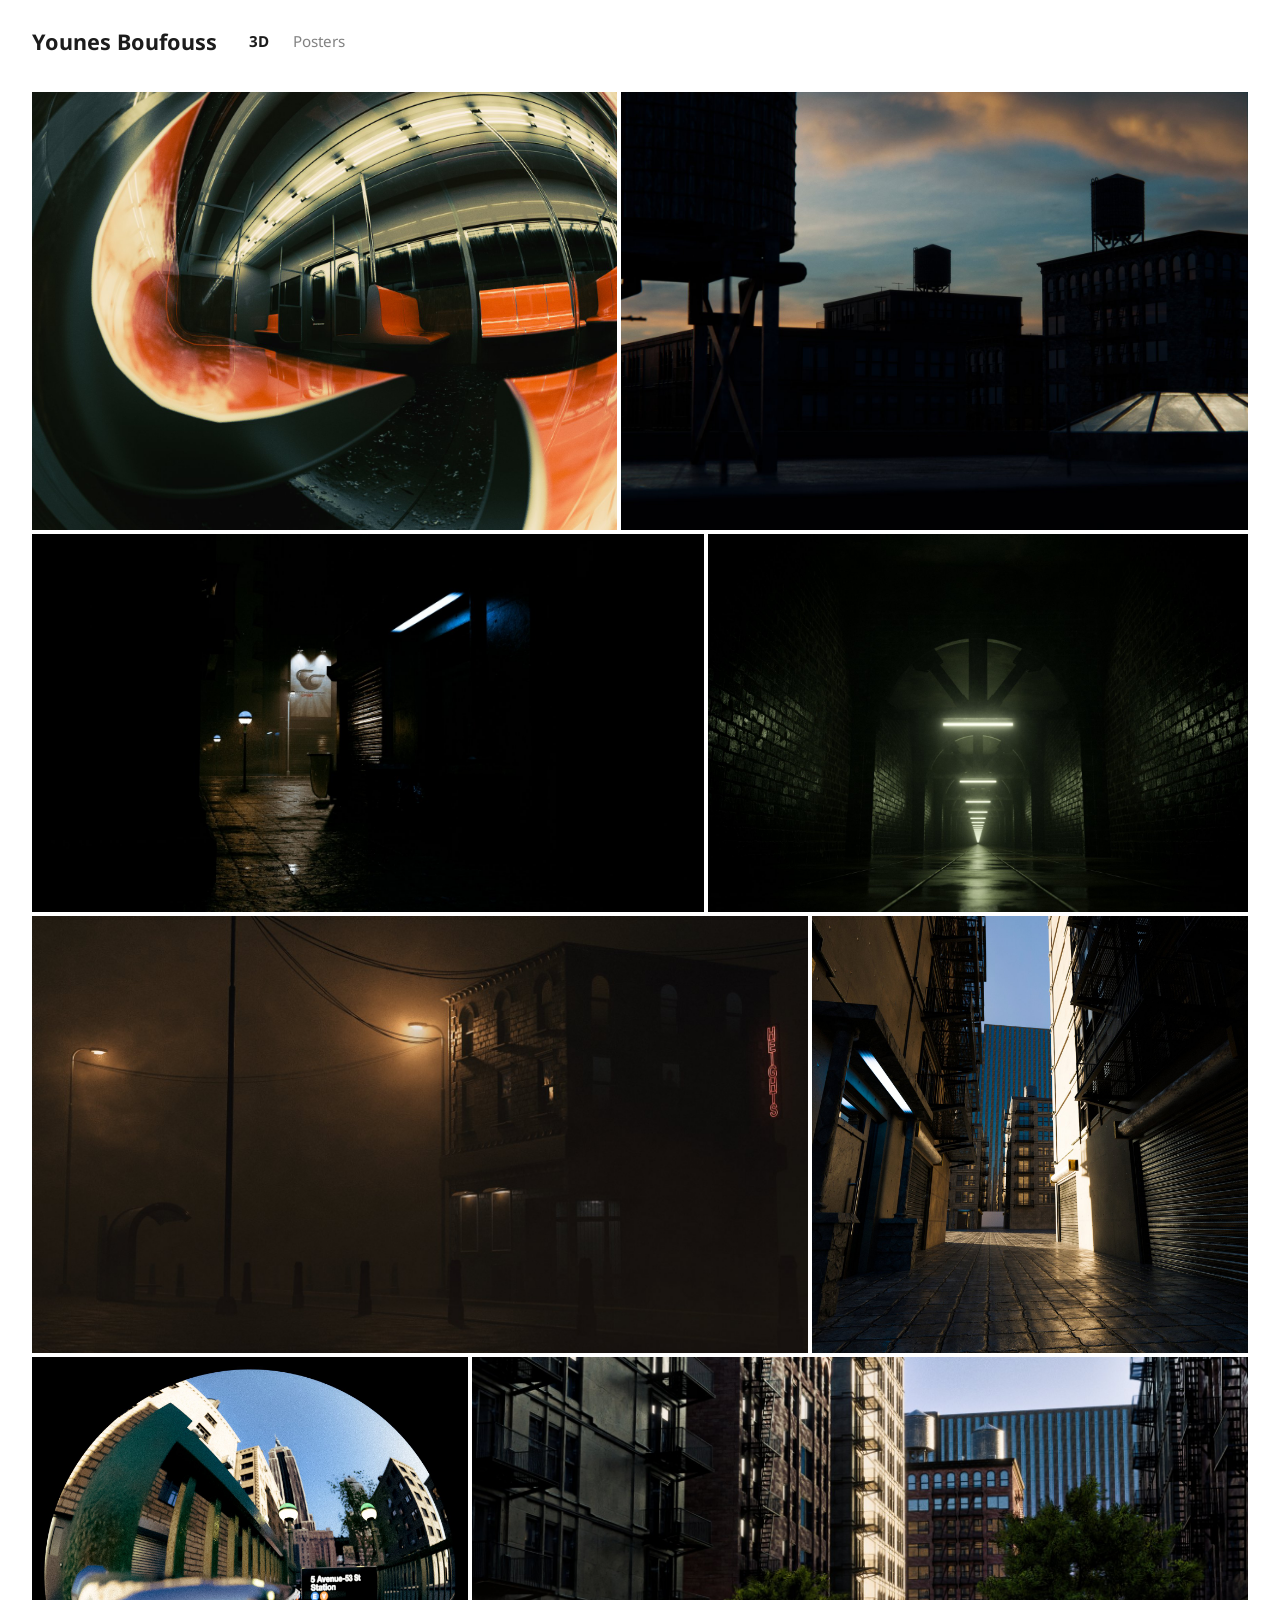
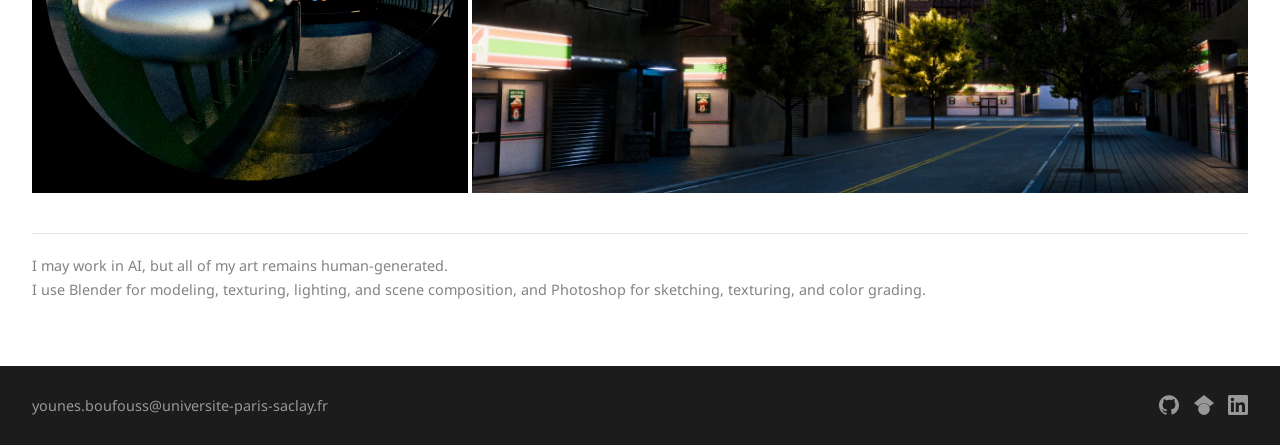
==== commit 9e27402f: "update" ====
--- a/art/3d/index.html
+++ b/art/3d/index.html
@@ -21,8 +21,8 @@
 <main class="gallery-page">
 
   <div class="gallery">
+    <a class="tile" href="../../img/3d/2.png"><img src="../../img/3d/preview/2.jpg" alt="" width="2048" height="1536" loading="lazy"></a>
     <a class="tile" href="../../img/3d/1.jpg"><img src="../../img/3d/preview/1.jpg" alt="" width="4096" height="2867" loading="lazy"></a>
-    <a class="tile" href="../../img/3d/2.png"><img src="../../img/3d/preview/2.jpg" alt="" width="2048" height="1536" loading="lazy"></a>
     <br>
     <a class="tile" href="../../img/3d/3.png"><img src="../../img/3d/preview/3.jpg" alt="" width="1920" height="1080" loading="lazy"></a>
     <a class="tile" href="../../img/3d/5.png"><img src="../../img/3d/preview/5.jpg" alt="" width="4096" height="2867" loading="lazy"></a>
--- a/style.css
+++ b/style.css
@@ -1,13 +1,9 @@
 :root {
-  --bg: #ffffff;
-  --text: rgba(0, 0, 0, .85);
-  --muted: rgba(0, 0, 0, .55);
-  --line: #e2e2e2;
+  --light: #ffffff;
+  --dark: #1c1c1c;
+  --bg: var(--light);
+  --text: var(--dark);
   --link: #3273dc;
-  --link-hover: #363636;
-  --fill: #f0f0f0;
-  --fill-hover: #e2e2e2;
-  --dark: #1c1c1c;
   --body-font: "Noto Sans", system-ui, -apple-system, "Segoe UI", sans-serif;
   --display: "Google Sans", "Noto Sans", system-ui, -apple-system, "Segoe UI", sans-serif;
   --serif: "Roboto Slab", Georgia, "Times New Roman", serif;
@@ -23,6 +19,19 @@
   scroll-behavior: smooth;
 }
 
+.site-footer {
+  --bg: var(--dark);
+  --text: var(--light);
+}
+
+:root,
+.site-footer {
+  --muted: color-mix(in srgb, var(--text) 55%, transparent);
+  --line: color-mix(in srgb, var(--text) 12%, transparent);
+  --fill: color-mix(in srgb, var(--text) 6%, transparent);
+  --fill-hover: color-mix(in srgb, var(--text) 12%, transparent);
+}
+
 * {
   box-sizing: border-box;
 }
@@ -46,7 +55,7 @@
 }
 
 a:hover {
-  color: var(--link-hover);
+  color: var(--text);
   text-decoration: underline;
 }
 
@@ -242,6 +251,10 @@
   color: var(--muted);
 }
 
+.entry .award {
+  color: var(--text);
+}
+
 .entry .links {
   display: flex;
   flex-wrap: wrap;
@@ -333,8 +346,8 @@
   font-family: var(--display);
   font-size: 1rem;
   font-weight: 700;
-  color: #fff;
-  background: rgba(0, 0, 0, .45);
+  color: var(--light);
+  background: color-mix(in srgb, var(--dark) 45%, transparent);
   opacity: 0;
   transition: opacity .25s ease;
 }
@@ -384,7 +397,7 @@
 }
 
 .viewer-name {
-  color: #fff;
+  color: var(--light);
 }
 
 .viewer-close {
@@ -392,7 +405,7 @@
   padding: 0;
   background: none;
   border: none;
-  color: #fff;
+  color: var(--light);
   font-size: 1.4rem;
   line-height: 1;
   cursor: pointer;
@@ -433,7 +446,7 @@
 }
 
 .viewer-stage img.figure {
-  background: #fff;
+  background: var(--light);
   padding: 1.5rem;
 }
 
@@ -456,7 +469,7 @@
   padding: 1rem .75rem;
   font-size: 2.5rem;
   line-height: 1;
-  color: #fff;
+  color: var(--light);
   cursor: pointer;
   opacity: .8;
   mix-blend-mode: difference;
@@ -484,17 +497,18 @@
   justify-content: space-between;
   gap: 1rem 2rem;
   padding: 1.75rem var(--pad);
-  background: var(--dark);
+  background: var(--bg);
+  color: var(--text);
   font-family: var(--display);
   font-size: .9rem;
 }
 
 .footer-mail {
-  color: rgba(255, 255, 255, .75);
+  color: var(--muted);
 }
 
 .footer-mail:hover {
-  color: #fff;
+  color: var(--text);
 }
 
 .social {
@@ -504,7 +518,7 @@
 
 .social a {
   display: inline-flex;
-  color: rgba(255, 255, 255, .6);
+  color: var(--muted);
   transition: color .15s, transform .15s;
 }
 
@@ -519,7 +533,7 @@
   fill: currentColor;
 }
 
-.social .gh:hover { color: #fff; }
+.social .gh:hover { color: var(--text); }
 .social .sc:hover { color: #4285f4; }
 .social .li:hover { color: #0a66c2; }
 
